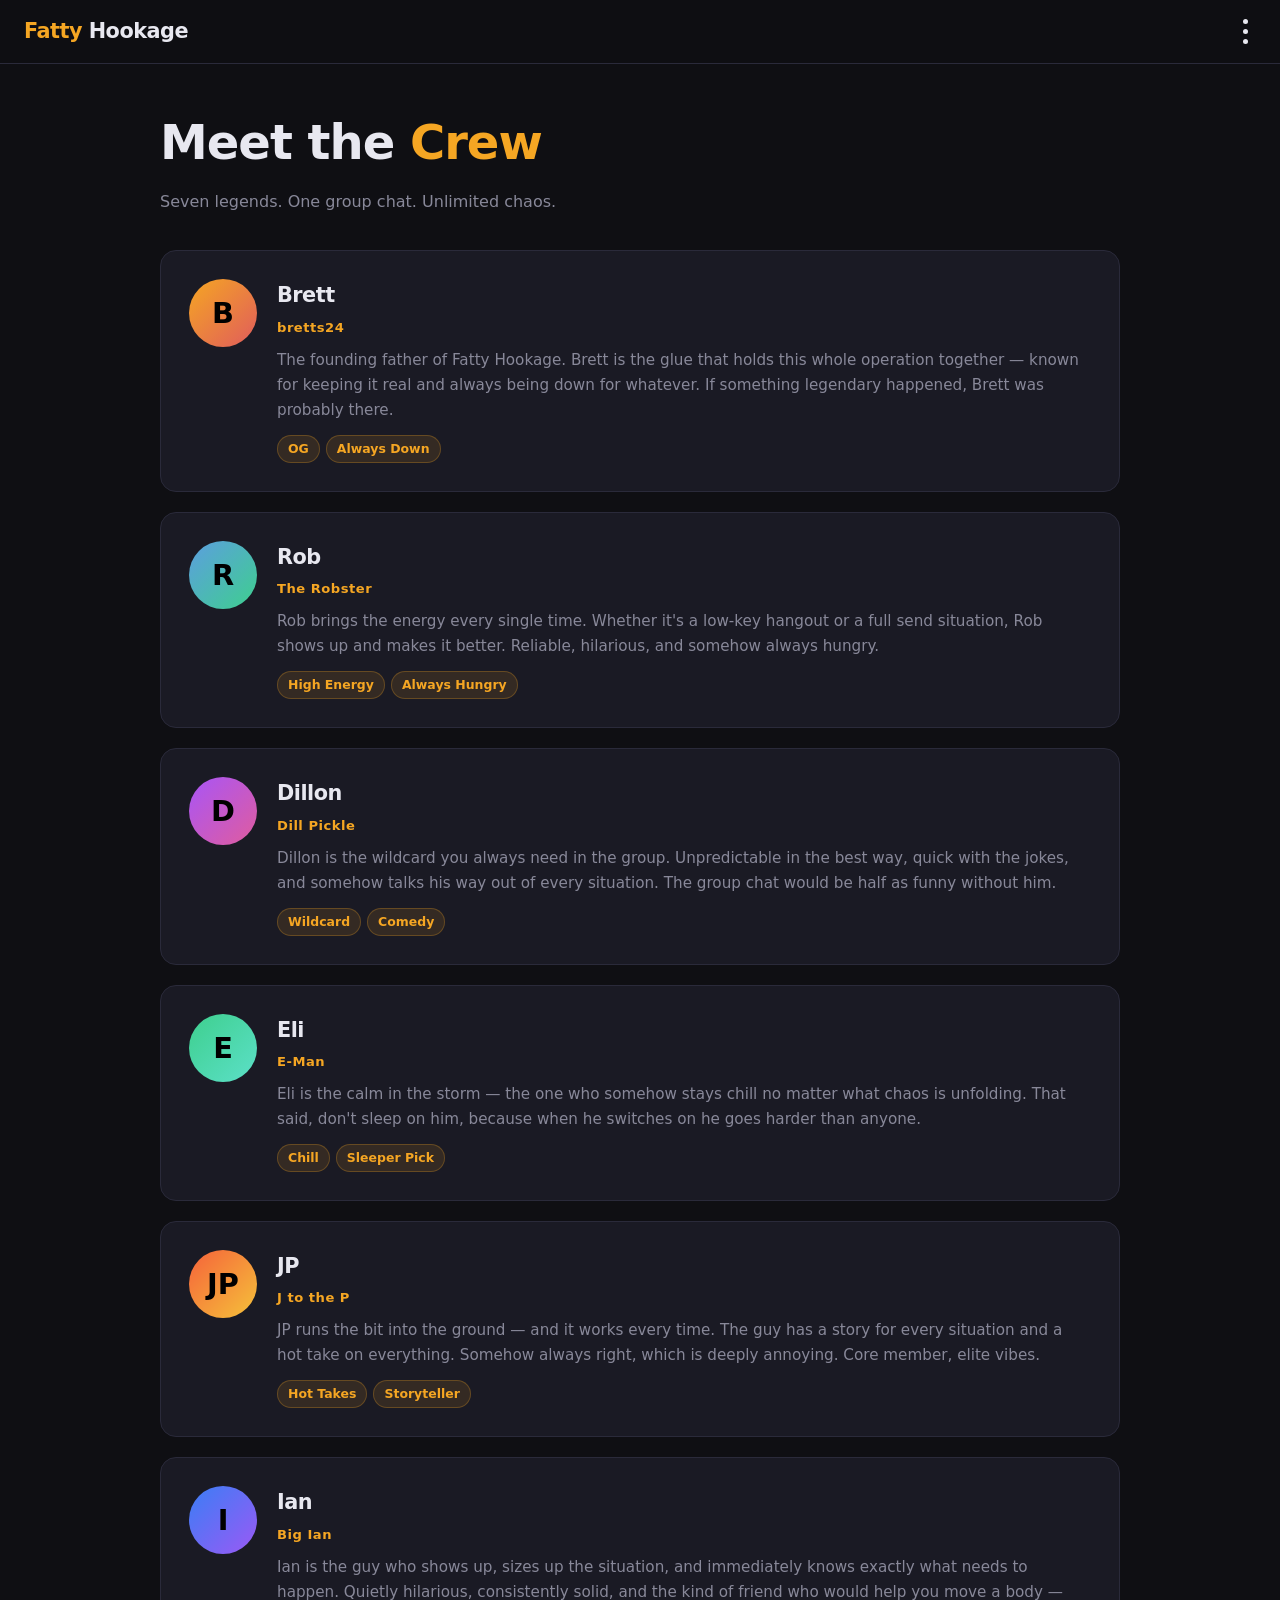
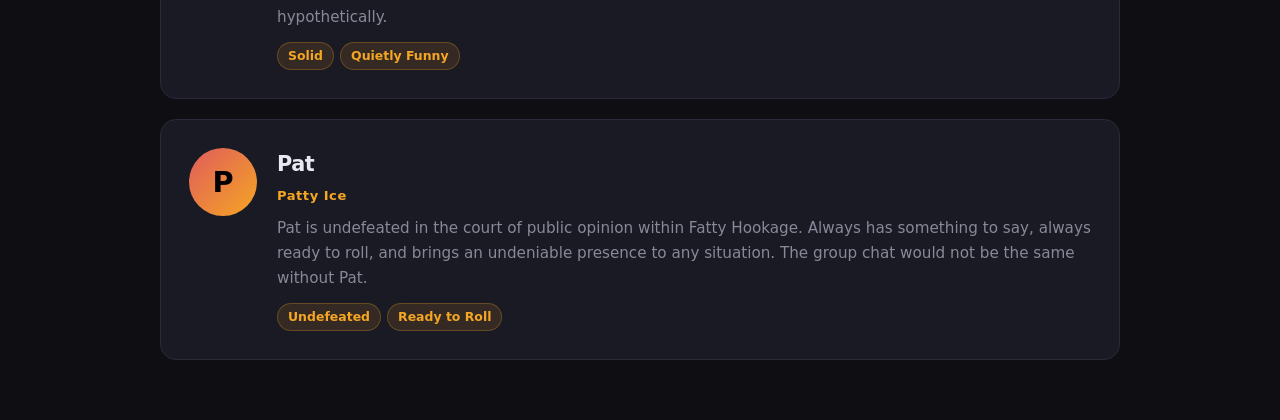
==== bios.html @ 13dd84a4 "Initial Fatty Hookage website - Home page (index.html) with hero section, crew grid, and 3-dot nav m" ====
<!DOCTYPE html>
<html lang="en">
<head>
  <meta charset="UTF-8" />
  <meta name="viewport" content="width=device-width, initial-scale=1.0" />
  <title>Bios – Fatty Hookage</title>
  <link rel="stylesheet" href="styles.css" />
</head>
<body>

  <!-- NAV -->
  <nav>
    <a class="nav-logo" href="index.html">Fatty <span>Hookage</span></a>
    <button class="menu-btn" id="menuBtn" aria-label="Open menu" aria-expanded="false">
      <span class="dot"></span>
      <span class="dot"></span>
      <span class="dot"></span>
    </button>
  </nav>

  <!-- DROPDOWN -->
  <div class="dropdown" id="dropdown">
    <a href="index.html">
      <span class="icon">🏠</span> Home
    </a>
    <a href="bios.html">
      <span class="icon">👥</span> Bios
    </a>
    <a href="photos.html">
      <span class="icon">📸</span> Photos
    </a>
  </div>

  <!-- CONTENT -->
  <div class="page">
    <div class="container">

      <div class="page-header">
        <h1>Meet the <span class="accent">Crew</span></h1>
        <p>Seven legends. One group chat. Unlimited chaos.</p>
      </div>

      <div class="bio-list">

        <!-- BRETT -->
        <div class="bio-card" id="brett">
          <div class="bio-avatar" style="background: linear-gradient(135deg, #f5a623, #e05c5c);">B</div>
          <div class="bio-info">
            <h2>Brett</h2>
            <div class="bio-nickname">bretts24</div>
            <p class="bio-text">The founding father of Fatty Hookage. Brett is the glue that holds this whole operation together — known for keeping it real and always being down for whatever. If something legendary happened, Brett was probably there.</p>
            <div class="bio-tags">
              <span class="tag">OG</span>
              <span class="tag">Always Down</span>
            </div>
          </div>
        </div>

        <!-- ROB -->
        <div class="bio-card" id="rob">
          <div class="bio-avatar" style="background: linear-gradient(135deg, #5c9ee0, #3ecf8e);">R</div>
          <div class="bio-info">
            <h2>Rob</h2>
            <div class="bio-nickname">The Robster</div>
            <p class="bio-text">Rob brings the energy every single time. Whether it's a low-key hangout or a full send situation, Rob shows up and makes it better. Reliable, hilarious, and somehow always hungry.</p>
            <div class="bio-tags">
              <span class="tag">High Energy</span>
              <span class="tag">Always Hungry</span>
            </div>
          </div>
        </div>

        <!-- DILLON -->
        <div class="bio-card" id="dillon">
          <div class="bio-avatar" style="background: linear-gradient(135deg, #a855f7, #e05c9e);">D</div>
          <div class="bio-info">
            <h2>Dillon</h2>
            <div class="bio-nickname">Dill Pickle</div>
            <p class="bio-text">Dillon is the wildcard you always need in the group. Unpredictable in the best way, quick with the jokes, and somehow talks his way out of every situation. The group chat would be half as funny without him.</p>
            <div class="bio-tags">
              <span class="tag">Wildcard</span>
              <span class="tag">Comedy</span>
            </div>
          </div>
        </div>

        <!-- ELI -->
        <div class="bio-card" id="eli">
          <div class="bio-avatar" style="background: linear-gradient(135deg, #3ecf8e, #5ce0c8);">E</div>
          <div class="bio-info">
            <h2>Eli</h2>
            <div class="bio-nickname">E-Man</div>
            <p class="bio-text">Eli is the calm in the storm — the one who somehow stays chill no matter what chaos is unfolding. That said, don't sleep on him, because when he switches on he goes harder than anyone.</p>
            <div class="bio-tags">
              <span class="tag">Chill</span>
              <span class="tag">Sleeper Pick</span>
            </div>
          </div>
        </div>

        <!-- JP -->
        <div class="bio-card" id="jp">
          <div class="bio-avatar" style="background: linear-gradient(135deg, #f5623a, #f5c23a);">JP</div>
          <div class="bio-info">
            <h2>JP</h2>
            <div class="bio-nickname">J to the P</div>
            <p class="bio-text">JP runs the bit into the ground — and it works every time. The guy has a story for every situation and a hot take on everything. Somehow always right, which is deeply annoying. Core member, elite vibes.</p>
            <div class="bio-tags">
              <span class="tag">Hot Takes</span>
              <span class="tag">Storyteller</span>
            </div>
          </div>
        </div>

        <!-- IAN -->
        <div class="bio-card" id="ian">
          <div class="bio-avatar" style="background: linear-gradient(135deg, #3a7ef5, #9b59f5);">I</div>
          <div class="bio-info">
            <h2>Ian</h2>
            <div class="bio-nickname">Big Ian</div>
            <p class="bio-text">Ian is the guy who shows up, sizes up the situation, and immediately knows exactly what needs to happen. Quietly hilarious, consistently solid, and the kind of friend who would help you move a body — hypothetically.</p>
            <div class="bio-tags">
              <span class="tag">Solid</span>
              <span class="tag">Quietly Funny</span>
            </div>
          </div>
        </div>

        <!-- PAT -->
        <div class="bio-card" id="pat">
          <div class="bio-avatar" style="background: linear-gradient(135deg, #e05c5c, #f5a623);">P</div>
          <div class="bio-info">
            <h2>Pat</h2>
            <div class="bio-nickname">Patty Ice</div>
            <p class="bio-text">Pat is undefeated in the court of public opinion within Fatty Hookage. Always has something to say, always ready to roll, and brings an undeniable presence to any situation. The group chat would not be the same without Pat.</p>
            <div class="bio-tags">
              <span class="tag">Undefeated</span>
              <span class="tag">Ready to Roll</span>
            </div>
          </div>
        </div>

      </div>
    </div>
  </div>

  <script src="script.js"></script>
</body>
</html>
---- styles.css ----
* {
  margin: 0;
  padding: 0;
  box-sizing: border-box;
}

:root {
  --bg: #0f0f13;
  --bg-card: #1a1a24;
  --bg-card-hover: #22222f;
  --accent: #f5a623;
  --accent2: #e05c5c;
  --text: #e8e8f0;
  --text-muted: #888899;
  --border: #2a2a3a;
  --nav-height: 64px;
}

body {
  background: var(--bg);
  color: var(--text);
  font-family: 'Segoe UI', system-ui, -apple-system, sans-serif;
  min-height: 100vh;
  line-height: 1.6;
}

/* ── NAV ── */
nav {
  position: fixed;
  top: 0;
  left: 0;
  right: 0;
  height: var(--nav-height);
  background: rgba(15, 15, 19, 0.92);
  backdrop-filter: blur(12px);
  border-bottom: 1px solid var(--border);
  display: flex;
  align-items: center;
  justify-content: space-between;
  padding: 0 24px;
  z-index: 1000;
}

.nav-logo {
  font-size: 1.3rem;
  font-weight: 800;
  letter-spacing: -0.5px;
  color: var(--accent);
  text-decoration: none;
}

.nav-logo span {
  color: var(--text);
}

/* 3-dot menu button */
.menu-btn {
  background: none;
  border: none;
  cursor: pointer;
  padding: 8px;
  border-radius: 8px;
  display: flex;
  flex-direction: column;
  gap: 5px;
  transition: background 0.2s;
  position: relative;
}

.menu-btn:hover {
  background: var(--bg-card);
}

.menu-btn .dot {
  width: 5px;
  height: 5px;
  border-radius: 50%;
  background: var(--text);
  transition: background 0.2s;
}

.menu-btn:hover .dot,
.menu-btn.open .dot {
  background: var(--accent);
}

/* Dropdown */
.dropdown {
  position: absolute;
  top: calc(var(--nav-height) + 8px);
  right: 16px;
  background: var(--bg-card);
  border: 1px solid var(--border);
  border-radius: 12px;
  padding: 8px;
  min-width: 180px;
  box-shadow: 0 8px 32px rgba(0, 0, 0, 0.5);
  opacity: 0;
  transform: translateY(-8px);
  pointer-events: none;
  transition: opacity 0.2s, transform 0.2s;
  z-index: 1001;
}

.dropdown.open {
  opacity: 1;
  transform: translateY(0);
  pointer-events: all;
}

.dropdown a {
  display: flex;
  align-items: center;
  gap: 10px;
  padding: 10px 14px;
  border-radius: 8px;
  color: var(--text);
  text-decoration: none;
  font-size: 0.95rem;
  font-weight: 500;
  transition: background 0.15s, color 0.15s;
}

.dropdown a:hover {
  background: var(--bg-card-hover);
  color: var(--accent);
}

.dropdown a.active {
  color: var(--accent);
  background: rgba(245, 166, 35, 0.1);
}

.dropdown .icon {
  font-size: 1.1rem;
  width: 22px;
  text-align: center;
}

/* ── PAGE WRAPPER ── */
.page {
  padding-top: calc(var(--nav-height) + 40px);
  padding-bottom: 60px;
  min-height: 100vh;
}

.container {
  max-width: 1000px;
  margin: 0 auto;
  padding: 0 20px;
}

/* ── HERO ── */
.hero {
  text-align: center;
  padding: 60px 20px 40px;
}

.hero-badge {
  display: inline-block;
  background: rgba(245, 166, 35, 0.15);
  color: var(--accent);
  border: 1px solid rgba(245, 166, 35, 0.3);
  padding: 4px 14px;
  border-radius: 20px;
  font-size: 0.8rem;
  font-weight: 600;
  letter-spacing: 1px;
  text-transform: uppercase;
  margin-bottom: 20px;
}

.hero h1 {
  font-size: clamp(2.4rem, 7vw, 4.5rem);
  font-weight: 900;
  letter-spacing: -2px;
  line-height: 1.05;
  margin-bottom: 16px;
}

.hero h1 .accent {
  color: var(--accent);
}

.hero p {
  font-size: 1.1rem;
  color: var(--text-muted);
  max-width: 480px;
  margin: 0 auto 32px;
}

.hero-links {
  display: flex;
  gap: 12px;
  justify-content: center;
  flex-wrap: wrap;
}

.btn {
  padding: 12px 24px;
  border-radius: 10px;
  font-size: 0.95rem;
  font-weight: 600;
  text-decoration: none;
  transition: all 0.2s;
  display: inline-flex;
  align-items: center;
  gap: 8px;
}

.btn-primary {
  background: var(--accent);
  color: #000;
}

.btn-primary:hover {
  background: #ffb83d;
  transform: translateY(-1px);
}

.btn-secondary {
  background: var(--bg-card);
  color: var(--text);
  border: 1px solid var(--border);
}

.btn-secondary:hover {
  background: var(--bg-card-hover);
  border-color: var(--accent);
  color: var(--accent);
  transform: translateY(-1px);
}

/* ── MEMBER GRID (home page) ── */
.section-title {
  font-size: 1.4rem;
  font-weight: 700;
  margin-bottom: 24px;
  letter-spacing: -0.5px;
}

.section-title span {
  color: var(--accent);
}

.members-grid {
  display: grid;
  grid-template-columns: repeat(auto-fill, minmax(130px, 1fr));
  gap: 14px;
  margin-bottom: 48px;
}

.member-chip {
  background: var(--bg-card);
  border: 1px solid var(--border);
  border-radius: 12px;
  padding: 20px 12px;
  text-align: center;
  text-decoration: none;
  color: var(--text);
  transition: all 0.2s;
}

.member-chip:hover {
  border-color: var(--accent);
  background: var(--bg-card-hover);
  transform: translateY(-2px);
}

.member-chip .avatar {
  width: 52px;
  height: 52px;
  border-radius: 50%;
  background: linear-gradient(135deg, var(--accent), var(--accent2));
  display: flex;
  align-items: center;
  justify-content: center;
  font-size: 1.4rem;
  font-weight: 800;
  color: #000;
  margin: 0 auto 10px;
}

.member-chip .name {
  font-size: 0.9rem;
  font-weight: 600;
}

/* ── BIOS PAGE ── */
.page-header {
  margin-bottom: 36px;
}

.page-header h1 {
  font-size: clamp(1.8rem, 5vw, 3rem);
  font-weight: 900;
  letter-spacing: -1px;
}

.page-header h1 .accent {
  color: var(--accent);
}

.page-header p {
  color: var(--text-muted);
  margin-top: 8px;
}

.bio-list {
  display: flex;
  flex-direction: column;
  gap: 20px;
}

.bio-card {
  background: var(--bg-card);
  border: 1px solid var(--border);
  border-radius: 16px;
  padding: 28px;
  display: grid;
  grid-template-columns: auto 1fr;
  gap: 20px;
  align-items: start;
  transition: border-color 0.2s;
}

.bio-card:hover {
  border-color: rgba(245, 166, 35, 0.4);
}

.bio-avatar {
  width: 68px;
  height: 68px;
  border-radius: 50%;
  display: flex;
  align-items: center;
  justify-content: center;
  font-size: 1.8rem;
  font-weight: 900;
  color: #000;
  flex-shrink: 0;
}

.bio-info h2 {
  font-size: 1.3rem;
  font-weight: 700;
  letter-spacing: -0.5px;
  margin-bottom: 4px;
}

.bio-nickname {
  font-size: 0.82rem;
  color: var(--accent);
  font-weight: 600;
  letter-spacing: 0.5px;
  margin-bottom: 10px;
}

.bio-text {
  color: var(--text-muted);
  font-size: 0.95rem;
  line-height: 1.65;
}

.bio-tags {
  display: flex;
  flex-wrap: wrap;
  gap: 6px;
  margin-top: 12px;
}

.tag {
  background: rgba(245, 166, 35, 0.12);
  color: var(--accent);
  border: 1px solid rgba(245, 166, 35, 0.25);
  padding: 3px 10px;
  border-radius: 20px;
  font-size: 0.78rem;
  font-weight: 600;
}

/* ── PHOTOS PAGE ── */
.photos-grid {
  display: grid;
  grid-template-columns: repeat(auto-fill, minmax(260px, 1fr));
  gap: 16px;
}

.photo-card {
  background: var(--bg-card);
  border: 1px solid var(--border);
  border-radius: 14px;
  overflow: hidden;
  transition: transform 0.2s, border-color 0.2s;
}

.photo-card:hover {
  transform: translateY(-3px);
  border-color: rgba(245, 166, 35, 0.4);
}

.photo-placeholder {
  aspect-ratio: 4/3;
  background: linear-gradient(135deg, var(--bg-card-hover) 0%, #1e1e2e 100%);
  display: flex;
  flex-direction: column;
  align-items: center;
  justify-content: center;
  gap: 10px;
  color: var(--text-muted);
  font-size: 2.5rem;
  cursor: pointer;
  position: relative;
  overflow: hidden;
}

.photo-placeholder input[type="file"] {
  position: absolute;
  inset: 0;
  opacity: 0;
  cursor: pointer;
  width: 100%;
  height: 100%;
}

.photo-placeholder img {
  width: 100%;
  height: 100%;
  object-fit: cover;
  position: absolute;
  inset: 0;
}

.photo-placeholder .upload-hint {
  font-size: 0.82rem;
  text-align: center;
  pointer-events: none;
  padding: 0 16px;
}

.photo-caption {
  padding: 10px 14px;
  font-size: 0.85rem;
  color: var(--text-muted);
}

.upload-area {
  border: 2px dashed var(--border);
  border-radius: 14px;
  padding: 40px;
  text-align: center;
  color: var(--text-muted);
  margin-bottom: 28px;
  transition: border-color 0.2s, background 0.2s;
  cursor: pointer;
  position: relative;
}

.upload-area:hover, .upload-area.drag-over {
  border-color: var(--accent);
  background: rgba(245, 166, 35, 0.05);
  color: var(--text);
}

.upload-area input[type="file"] {
  position: absolute;
  inset: 0;
  opacity: 0;
  cursor: pointer;
  width: 100%;
  height: 100%;
}

.upload-area .upload-icon {
  font-size: 2.5rem;
  margin-bottom: 10px;
}

.upload-area p {
  font-size: 0.95rem;
}

.upload-area small {
  font-size: 0.82rem;
  opacity: 0.7;
}

/* ── RESPONSIVE ── */
@media (max-width: 600px) {
  .bio-card {
    grid-template-columns: 1fr;
  }

  .bio-avatar {
    width: 56px;
    height: 56px;
    font-size: 1.4rem;
  }

  .photos-grid {
    grid-template-columns: repeat(auto-fill, minmax(160px, 1fr));
  }
}
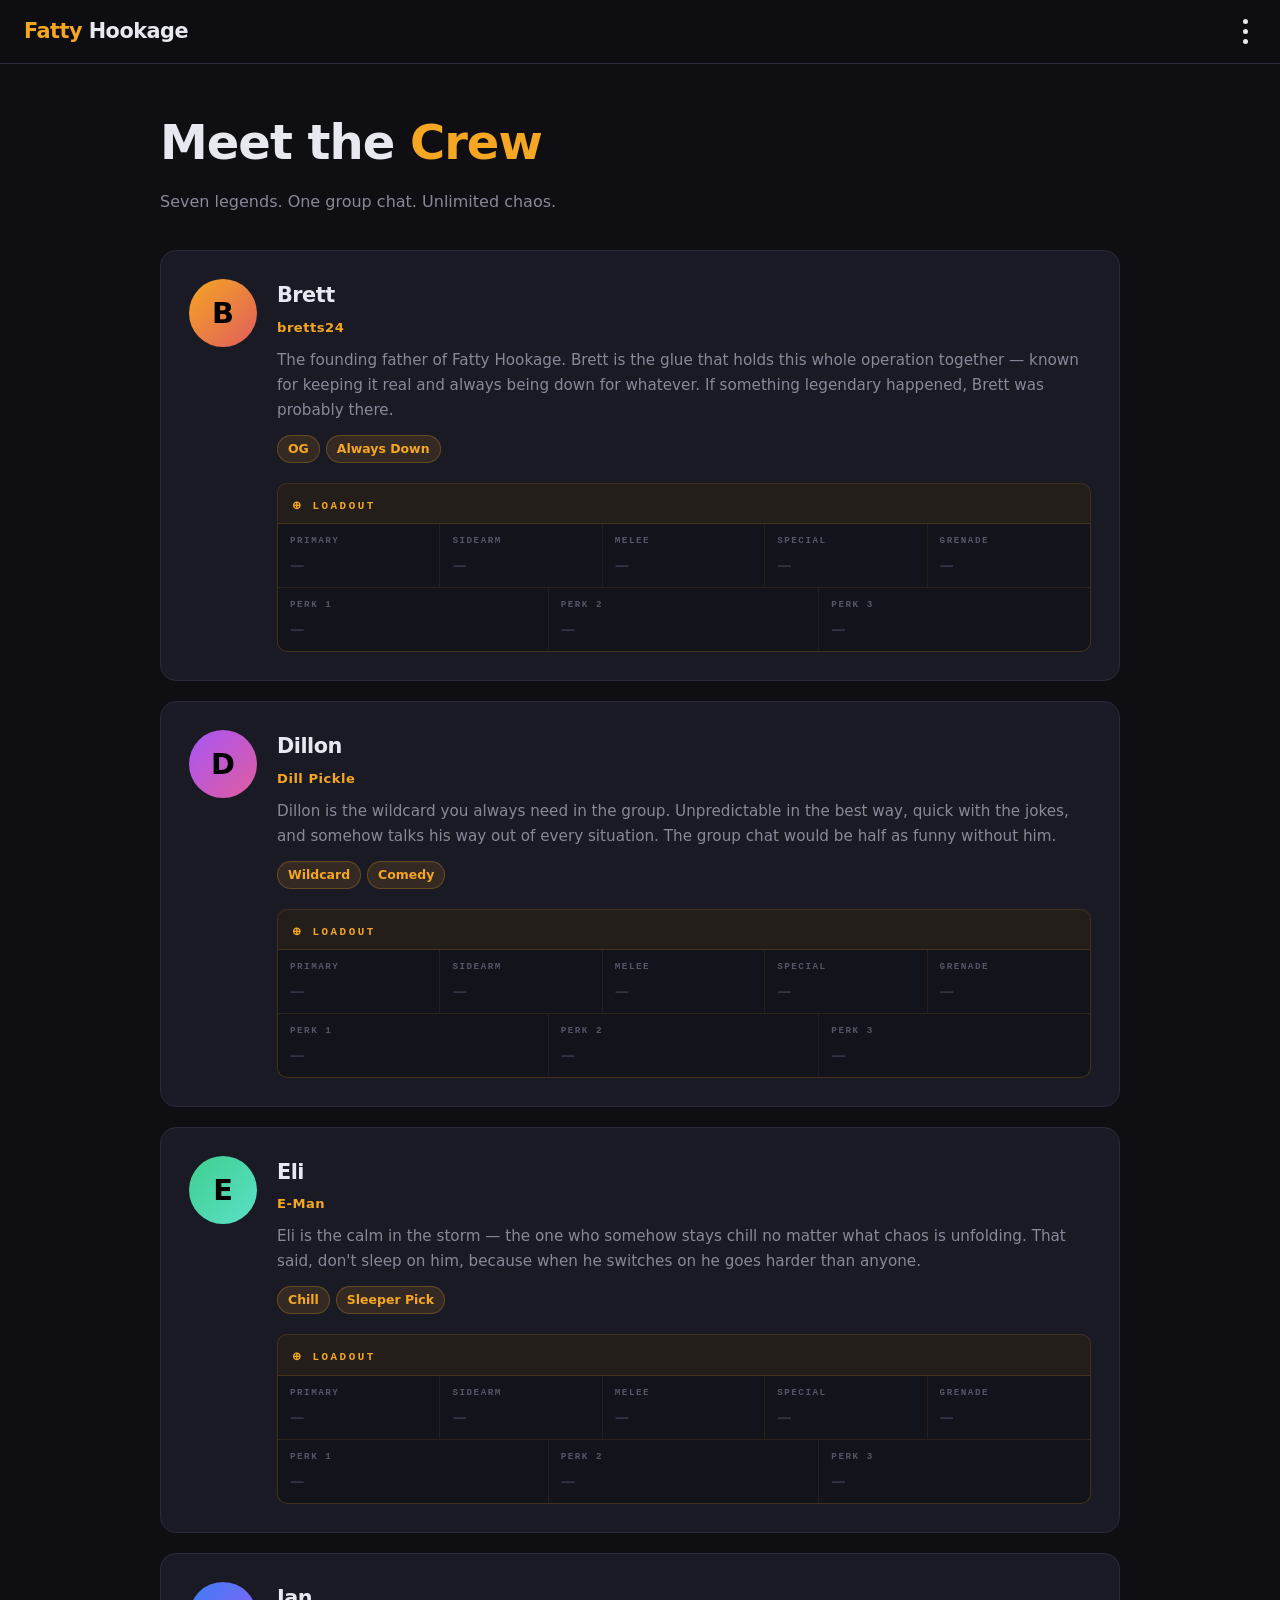
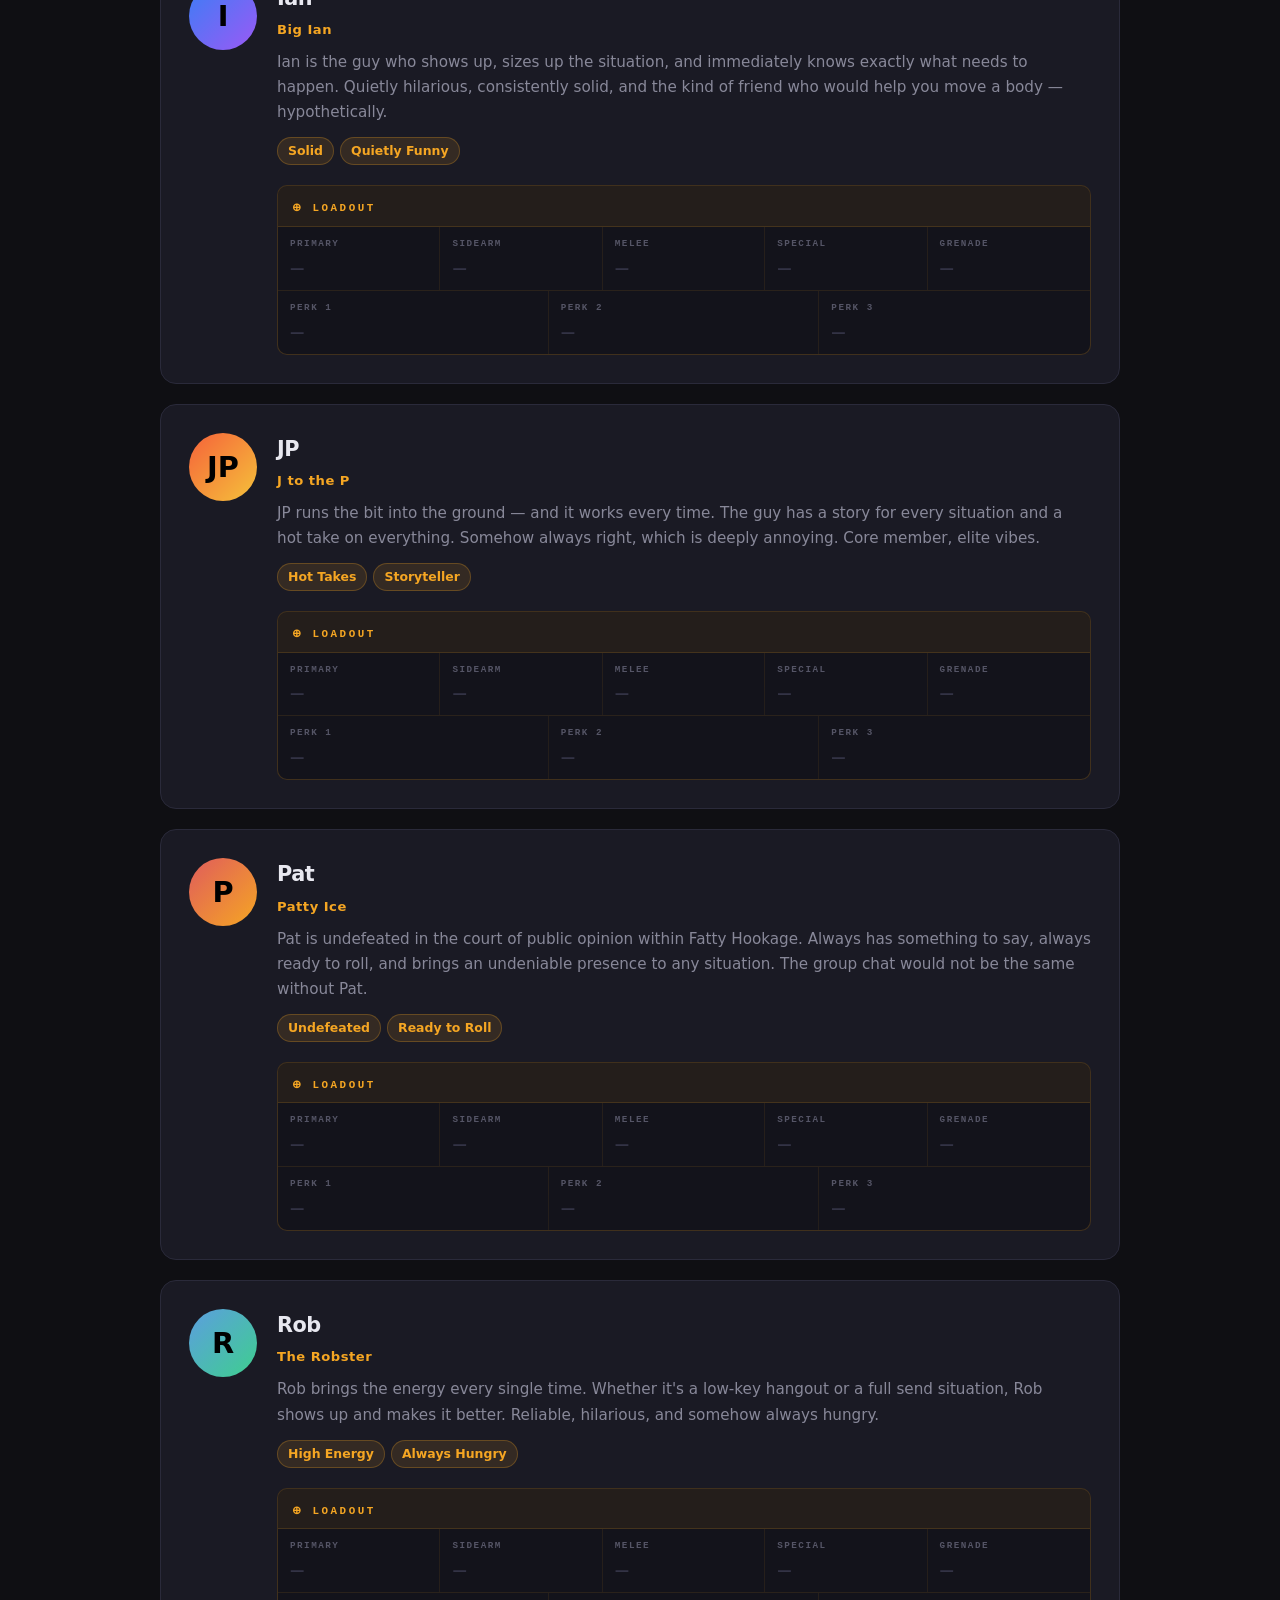
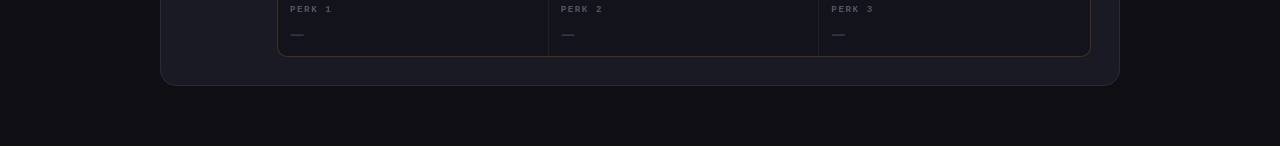
==== commit 19cac0ef: "Add CoD-style loadout section to each bio and sort crew alphabetically - Added a Call of Duty-inspir" ====
--- a/bios.html
+++ b/bios.html
@@ -53,6 +53,322 @@
               <span class="tag">OG</span>
               <span class="tag">Always Down</span>
             </div>
+            <div class="loadout">
+              <div class="loadout-header">
+                <span class="loadout-title">⊕ Loadout</span>
+              </div>
+              <div class="loadout-weapons">
+                <div class="loadout-slot">
+                  <div class="slot-label">Primary</div>
+                  <div class="slot-value empty">—</div>
+                </div>
+                <div class="loadout-slot">
+                  <div class="slot-label">Sidearm</div>
+                  <div class="slot-value empty">—</div>
+                </div>
+                <div class="loadout-slot">
+                  <div class="slot-label">Melee</div>
+                  <div class="slot-value empty">—</div>
+                </div>
+                <div class="loadout-slot">
+                  <div class="slot-label">Special</div>
+                  <div class="slot-value empty">—</div>
+                </div>
+                <div class="loadout-slot">
+                  <div class="slot-label">Grenade</div>
+                  <div class="slot-value empty">—</div>
+                </div>
+              </div>
+              <div class="loadout-perks">
+                <div class="loadout-slot">
+                  <div class="slot-label">Perk 1</div>
+                  <div class="slot-value empty">—</div>
+                </div>
+                <div class="loadout-slot">
+                  <div class="slot-label">Perk 2</div>
+                  <div class="slot-value empty">—</div>
+                </div>
+                <div class="loadout-slot">
+                  <div class="slot-label">Perk 3</div>
+                  <div class="slot-value empty">—</div>
+                </div>
+              </div>
+            </div>
+          </div>
+        </div>
+
+        <!-- DILLON -->
+        <div class="bio-card" id="dillon">
+          <div class="bio-avatar" style="background: linear-gradient(135deg, #a855f7, #e05c9e);">D</div>
+          <div class="bio-info">
+            <h2>Dillon</h2>
+            <div class="bio-nickname">Dill Pickle</div>
+            <p class="bio-text">Dillon is the wildcard you always need in the group. Unpredictable in the best way, quick with the jokes, and somehow talks his way out of every situation. The group chat would be half as funny without him.</p>
+            <div class="bio-tags">
+              <span class="tag">Wildcard</span>
+              <span class="tag">Comedy</span>
+            </div>
+            <div class="loadout">
+              <div class="loadout-header">
+                <span class="loadout-title">⊕ Loadout</span>
+              </div>
+              <div class="loadout-weapons">
+                <div class="loadout-slot">
+                  <div class="slot-label">Primary</div>
+                  <div class="slot-value empty">—</div>
+                </div>
+                <div class="loadout-slot">
+                  <div class="slot-label">Sidearm</div>
+                  <div class="slot-value empty">—</div>
+                </div>
+                <div class="loadout-slot">
+                  <div class="slot-label">Melee</div>
+                  <div class="slot-value empty">—</div>
+                </div>
+                <div class="loadout-slot">
+                  <div class="slot-label">Special</div>
+                  <div class="slot-value empty">—</div>
+                </div>
+                <div class="loadout-slot">
+                  <div class="slot-label">Grenade</div>
+                  <div class="slot-value empty">—</div>
+                </div>
+              </div>
+              <div class="loadout-perks">
+                <div class="loadout-slot">
+                  <div class="slot-label">Perk 1</div>
+                  <div class="slot-value empty">—</div>
+                </div>
+                <div class="loadout-slot">
+                  <div class="slot-label">Perk 2</div>
+                  <div class="slot-value empty">—</div>
+                </div>
+                <div class="loadout-slot">
+                  <div class="slot-label">Perk 3</div>
+                  <div class="slot-value empty">—</div>
+                </div>
+              </div>
+            </div>
+          </div>
+        </div>
+
+        <!-- ELI -->
+        <div class="bio-card" id="eli">
+          <div class="bio-avatar" style="background: linear-gradient(135deg, #3ecf8e, #5ce0c8);">E</div>
+          <div class="bio-info">
+            <h2>Eli</h2>
+            <div class="bio-nickname">E-Man</div>
+            <p class="bio-text">Eli is the calm in the storm — the one who somehow stays chill no matter what chaos is unfolding. That said, don't sleep on him, because when he switches on he goes harder than anyone.</p>
+            <div class="bio-tags">
+              <span class="tag">Chill</span>
+              <span class="tag">Sleeper Pick</span>
+            </div>
+            <div class="loadout">
+              <div class="loadout-header">
+                <span class="loadout-title">⊕ Loadout</span>
+              </div>
+              <div class="loadout-weapons">
+                <div class="loadout-slot">
+                  <div class="slot-label">Primary</div>
+                  <div class="slot-value empty">—</div>
+                </div>
+                <div class="loadout-slot">
+                  <div class="slot-label">Sidearm</div>
+                  <div class="slot-value empty">—</div>
+                </div>
+                <div class="loadout-slot">
+                  <div class="slot-label">Melee</div>
+                  <div class="slot-value empty">—</div>
+                </div>
+                <div class="loadout-slot">
+                  <div class="slot-label">Special</div>
+                  <div class="slot-value empty">—</div>
+                </div>
+                <div class="loadout-slot">
+                  <div class="slot-label">Grenade</div>
+                  <div class="slot-value empty">—</div>
+                </div>
+              </div>
+              <div class="loadout-perks">
+                <div class="loadout-slot">
+                  <div class="slot-label">Perk 1</div>
+                  <div class="slot-value empty">—</div>
+                </div>
+                <div class="loadout-slot">
+                  <div class="slot-label">Perk 2</div>
+                  <div class="slot-value empty">—</div>
+                </div>
+                <div class="loadout-slot">
+                  <div class="slot-label">Perk 3</div>
+                  <div class="slot-value empty">—</div>
+                </div>
+              </div>
+            </div>
+          </div>
+        </div>
+
+        <!-- IAN -->
+        <div class="bio-card" id="ian">
+          <div class="bio-avatar" style="background: linear-gradient(135deg, #3a7ef5, #9b59f5);">I</div>
+          <div class="bio-info">
+            <h2>Ian</h2>
+            <div class="bio-nickname">Big Ian</div>
+            <p class="bio-text">Ian is the guy who shows up, sizes up the situation, and immediately knows exactly what needs to happen. Quietly hilarious, consistently solid, and the kind of friend who would help you move a body — hypothetically.</p>
+            <div class="bio-tags">
+              <span class="tag">Solid</span>
+              <span class="tag">Quietly Funny</span>
+            </div>
+            <div class="loadout">
+              <div class="loadout-header">
+                <span class="loadout-title">⊕ Loadout</span>
+              </div>
+              <div class="loadout-weapons">
+                <div class="loadout-slot">
+                  <div class="slot-label">Primary</div>
+                  <div class="slot-value empty">—</div>
+                </div>
+                <div class="loadout-slot">
+                  <div class="slot-label">Sidearm</div>
+                  <div class="slot-value empty">—</div>
+                </div>
+                <div class="loadout-slot">
+                  <div class="slot-label">Melee</div>
+                  <div class="slot-value empty">—</div>
+                </div>
+                <div class="loadout-slot">
+                  <div class="slot-label">Special</div>
+                  <div class="slot-value empty">—</div>
+                </div>
+                <div class="loadout-slot">
+                  <div class="slot-label">Grenade</div>
+                  <div class="slot-value empty">—</div>
+                </div>
+              </div>
+              <div class="loadout-perks">
+                <div class="loadout-slot">
+                  <div class="slot-label">Perk 1</div>
+                  <div class="slot-value empty">—</div>
+                </div>
+                <div class="loadout-slot">
+                  <div class="slot-label">Perk 2</div>
+                  <div class="slot-value empty">—</div>
+                </div>
+                <div class="loadout-slot">
+                  <div class="slot-label">Perk 3</div>
+                  <div class="slot-value empty">—</div>
+                </div>
+              </div>
+            </div>
+          </div>
+        </div>
+
+        <!-- JP -->
+        <div class="bio-card" id="jp">
+          <div class="bio-avatar" style="background: linear-gradient(135deg, #f5623a, #f5c23a);">JP</div>
+          <div class="bio-info">
+            <h2>JP</h2>
+            <div class="bio-nickname">J to the P</div>
+            <p class="bio-text">JP runs the bit into the ground — and it works every time. The guy has a story for every situation and a hot take on everything. Somehow always right, which is deeply annoying. Core member, elite vibes.</p>
+            <div class="bio-tags">
+              <span class="tag">Hot Takes</span>
+              <span class="tag">Storyteller</span>
+            </div>
+            <div class="loadout">
+              <div class="loadout-header">
+                <span class="loadout-title">⊕ Loadout</span>
+              </div>
+              <div class="loadout-weapons">
+                <div class="loadout-slot">
+                  <div class="slot-label">Primary</div>
+                  <div class="slot-value empty">—</div>
+                </div>
+                <div class="loadout-slot">
+                  <div class="slot-label">Sidearm</div>
+                  <div class="slot-value empty">—</div>
+                </div>
+                <div class="loadout-slot">
+                  <div class="slot-label">Melee</div>
+                  <div class="slot-value empty">—</div>
+                </div>
+                <div class="loadout-slot">
+                  <div class="slot-label">Special</div>
+                  <div class="slot-value empty">—</div>
+                </div>
+                <div class="loadout-slot">
+                  <div class="slot-label">Grenade</div>
+                  <div class="slot-value empty">—</div>
+                </div>
+              </div>
+              <div class="loadout-perks">
+                <div class="loadout-slot">
+                  <div class="slot-label">Perk 1</div>
+                  <div class="slot-value empty">—</div>
+                </div>
+                <div class="loadout-slot">
+                  <div class="slot-label">Perk 2</div>
+                  <div class="slot-value empty">—</div>
+                </div>
+                <div class="loadout-slot">
+                  <div class="slot-label">Perk 3</div>
+                  <div class="slot-value empty">—</div>
+                </div>
+              </div>
+            </div>
+          </div>
+        </div>
+
+        <!-- PAT -->
+        <div class="bio-card" id="pat">
+          <div class="bio-avatar" style="background: linear-gradient(135deg, #e05c5c, #f5a623);">P</div>
+          <div class="bio-info">
+            <h2>Pat</h2>
+            <div class="bio-nickname">Patty Ice</div>
+            <p class="bio-text">Pat is undefeated in the court of public opinion within Fatty Hookage. Always has something to say, always ready to roll, and brings an undeniable presence to any situation. The group chat would not be the same without Pat.</p>
+            <div class="bio-tags">
+              <span class="tag">Undefeated</span>
+              <span class="tag">Ready to Roll</span>
+            </div>
+            <div class="loadout">
+              <div class="loadout-header">
+                <span class="loadout-title">⊕ Loadout</span>
+              </div>
+              <div class="loadout-weapons">
+                <div class="loadout-slot">
+                  <div class="slot-label">Primary</div>
+                  <div class="slot-value empty">—</div>
+                </div>
+                <div class="loadout-slot">
+                  <div class="slot-label">Sidearm</div>
+                  <div class="slot-value empty">—</div>
+                </div>
+                <div class="loadout-slot">
+                  <div class="slot-label">Melee</div>
+                  <div class="slot-value empty">—</div>
+                </div>
+                <div class="loadout-slot">
+                  <div class="slot-label">Special</div>
+                  <div class="slot-value empty">—</div>
+                </div>
+                <div class="loadout-slot">
+                  <div class="slot-label">Grenade</div>
+                  <div class="slot-value empty">—</div>
+                </div>
+              </div>
+              <div class="loadout-perks">
+                <div class="loadout-slot">
+                  <div class="slot-label">Perk 1</div>
+                  <div class="slot-value empty">—</div>
+                </div>
+                <div class="loadout-slot">
+                  <div class="slot-label">Perk 2</div>
+                  <div class="slot-value empty">—</div>
+                </div>
+                <div class="loadout-slot">
+                  <div class="slot-label">Perk 3</div>
+                  <div class="slot-value empty">—</div>
+                </div>
+              </div>
+            </div>
           </div>
         </div>
 
@@ -67,75 +383,46 @@
               <span class="tag">High Energy</span>
               <span class="tag">Always Hungry</span>
             </div>
-          </div>
-        </div>
-
-        <!-- DILLON -->
-        <div class="bio-card" id="dillon">
-          <div class="bio-avatar" style="background: linear-gradient(135deg, #a855f7, #e05c9e);">D</div>
-          <div class="bio-info">
-            <h2>Dillon</h2>
-            <div class="bio-nickname">Dill Pickle</div>
-            <p class="bio-text">Dillon is the wildcard you always need in the group. Unpredictable in the best way, quick with the jokes, and somehow talks his way out of every situation. The group chat would be half as funny without him.</p>
-            <div class="bio-tags">
-              <span class="tag">Wildcard</span>
-              <span class="tag">Comedy</span>
-            </div>
-          </div>
-        </div>
-
-        <!-- ELI -->
-        <div class="bio-card" id="eli">
-          <div class="bio-avatar" style="background: linear-gradient(135deg, #3ecf8e, #5ce0c8);">E</div>
-          <div class="bio-info">
-            <h2>Eli</h2>
-            <div class="bio-nickname">E-Man</div>
-            <p class="bio-text">Eli is the calm in the storm — the one who somehow stays chill no matter what chaos is unfolding. That said, don't sleep on him, because when he switches on he goes harder than anyone.</p>
-            <div class="bio-tags">
-              <span class="tag">Chill</span>
-              <span class="tag">Sleeper Pick</span>
-            </div>
-          </div>
-        </div>
-
-        <!-- JP -->
-        <div class="bio-card" id="jp">
-          <div class="bio-avatar" style="background: linear-gradient(135deg, #f5623a, #f5c23a);">JP</div>
-          <div class="bio-info">
-            <h2>JP</h2>
-            <div class="bio-nickname">J to the P</div>
-            <p class="bio-text">JP runs the bit into the ground — and it works every time. The guy has a story for every situation and a hot take on everything. Somehow always right, which is deeply annoying. Core member, elite vibes.</p>
-            <div class="bio-tags">
-              <span class="tag">Hot Takes</span>
-              <span class="tag">Storyteller</span>
-            </div>
-          </div>
-        </div>
-
-        <!-- IAN -->
-        <div class="bio-card" id="ian">
-          <div class="bio-avatar" style="background: linear-gradient(135deg, #3a7ef5, #9b59f5);">I</div>
-          <div class="bio-info">
-            <h2>Ian</h2>
-            <div class="bio-nickname">Big Ian</div>
-            <p class="bio-text">Ian is the guy who shows up, sizes up the situation, and immediately knows exactly what needs to happen. Quietly hilarious, consistently solid, and the kind of friend who would help you move a body — hypothetically.</p>
-            <div class="bio-tags">
-              <span class="tag">Solid</span>
-              <span class="tag">Quietly Funny</span>
-            </div>
-          </div>
-        </div>
-
-        <!-- PAT -->
-        <div class="bio-card" id="pat">
-          <div class="bio-avatar" style="background: linear-gradient(135deg, #e05c5c, #f5a623);">P</div>
-          <div class="bio-info">
-            <h2>Pat</h2>
-            <div class="bio-nickname">Patty Ice</div>
-            <p class="bio-text">Pat is undefeated in the court of public opinion within Fatty Hookage. Always has something to say, always ready to roll, and brings an undeniable presence to any situation. The group chat would not be the same without Pat.</p>
-            <div class="bio-tags">
-              <span class="tag">Undefeated</span>
-              <span class="tag">Ready to Roll</span>
+            <div class="loadout">
+              <div class="loadout-header">
+                <span class="loadout-title">⊕ Loadout</span>
+              </div>
+              <div class="loadout-weapons">
+                <div class="loadout-slot">
+                  <div class="slot-label">Primary</div>
+                  <div class="slot-value empty">—</div>
+                </div>
+                <div class="loadout-slot">
+                  <div class="slot-label">Sidearm</div>
+                  <div class="slot-value empty">—</div>
+                </div>
+                <div class="loadout-slot">
+                  <div class="slot-label">Melee</div>
+                  <div class="slot-value empty">—</div>
+                </div>
+                <div class="loadout-slot">
+                  <div class="slot-label">Special</div>
+                  <div class="slot-value empty">—</div>
+                </div>
+                <div class="loadout-slot">
+                  <div class="slot-label">Grenade</div>
+                  <div class="slot-value empty">—</div>
+                </div>
+              </div>
+              <div class="loadout-perks">
+                <div class="loadout-slot">
+                  <div class="slot-label">Perk 1</div>
+                  <div class="slot-value empty">—</div>
+                </div>
+                <div class="loadout-slot">
+                  <div class="slot-label">Perk 2</div>
+                  <div class="slot-value empty">—</div>
+                </div>
+                <div class="loadout-slot">
+                  <div class="slot-label">Perk 3</div>
+                  <div class="slot-value empty">—</div>
+                </div>
+              </div>
             </div>
           </div>
         </div>
--- a/styles.css
+++ b/styles.css
@@ -379,6 +379,71 @@
   font-weight: 600;
 }
 
+/* ── LOADOUT ── */
+.loadout {
+  margin-top: 20px;
+  border: 1px solid rgba(245, 166, 35, 0.2);
+  border-radius: 10px;
+  overflow: hidden;
+  background: rgba(0, 0, 0, 0.25);
+}
+
+.loadout-header {
+  background: rgba(245, 166, 35, 0.07);
+  border-bottom: 1px solid rgba(245, 166, 35, 0.15);
+  padding: 7px 14px;
+}
+
+.loadout-title {
+  font-size: 0.68rem;
+  font-weight: 800;
+  letter-spacing: 2.5px;
+  color: var(--accent);
+  text-transform: uppercase;
+  font-family: 'Courier New', monospace;
+}
+
+.loadout-weapons {
+  display: grid;
+  grid-template-columns: repeat(5, 1fr);
+  border-bottom: 1px solid rgba(245, 166, 35, 0.1);
+}
+
+.loadout-perks {
+  display: grid;
+  grid-template-columns: repeat(3, 1fr);
+}
+
+.loadout-slot {
+  padding: 10px 12px;
+  border-right: 1px solid rgba(245, 166, 35, 0.08);
+}
+
+.loadout-slot:last-child {
+  border-right: none;
+}
+
+.slot-label {
+  font-size: 0.58rem;
+  font-weight: 700;
+  letter-spacing: 1.5px;
+  color: #556;
+  text-transform: uppercase;
+  font-family: 'Courier New', monospace;
+  margin-bottom: 5px;
+}
+
+.slot-value {
+  font-size: 0.85rem;
+  font-weight: 600;
+  color: var(--text);
+}
+
+.slot-value.empty {
+  color: #333345;
+  font-size: 0.9rem;
+}
+
 /* ── PHOTOS PAGE ── */
 .photos-grid {
   display: grid;
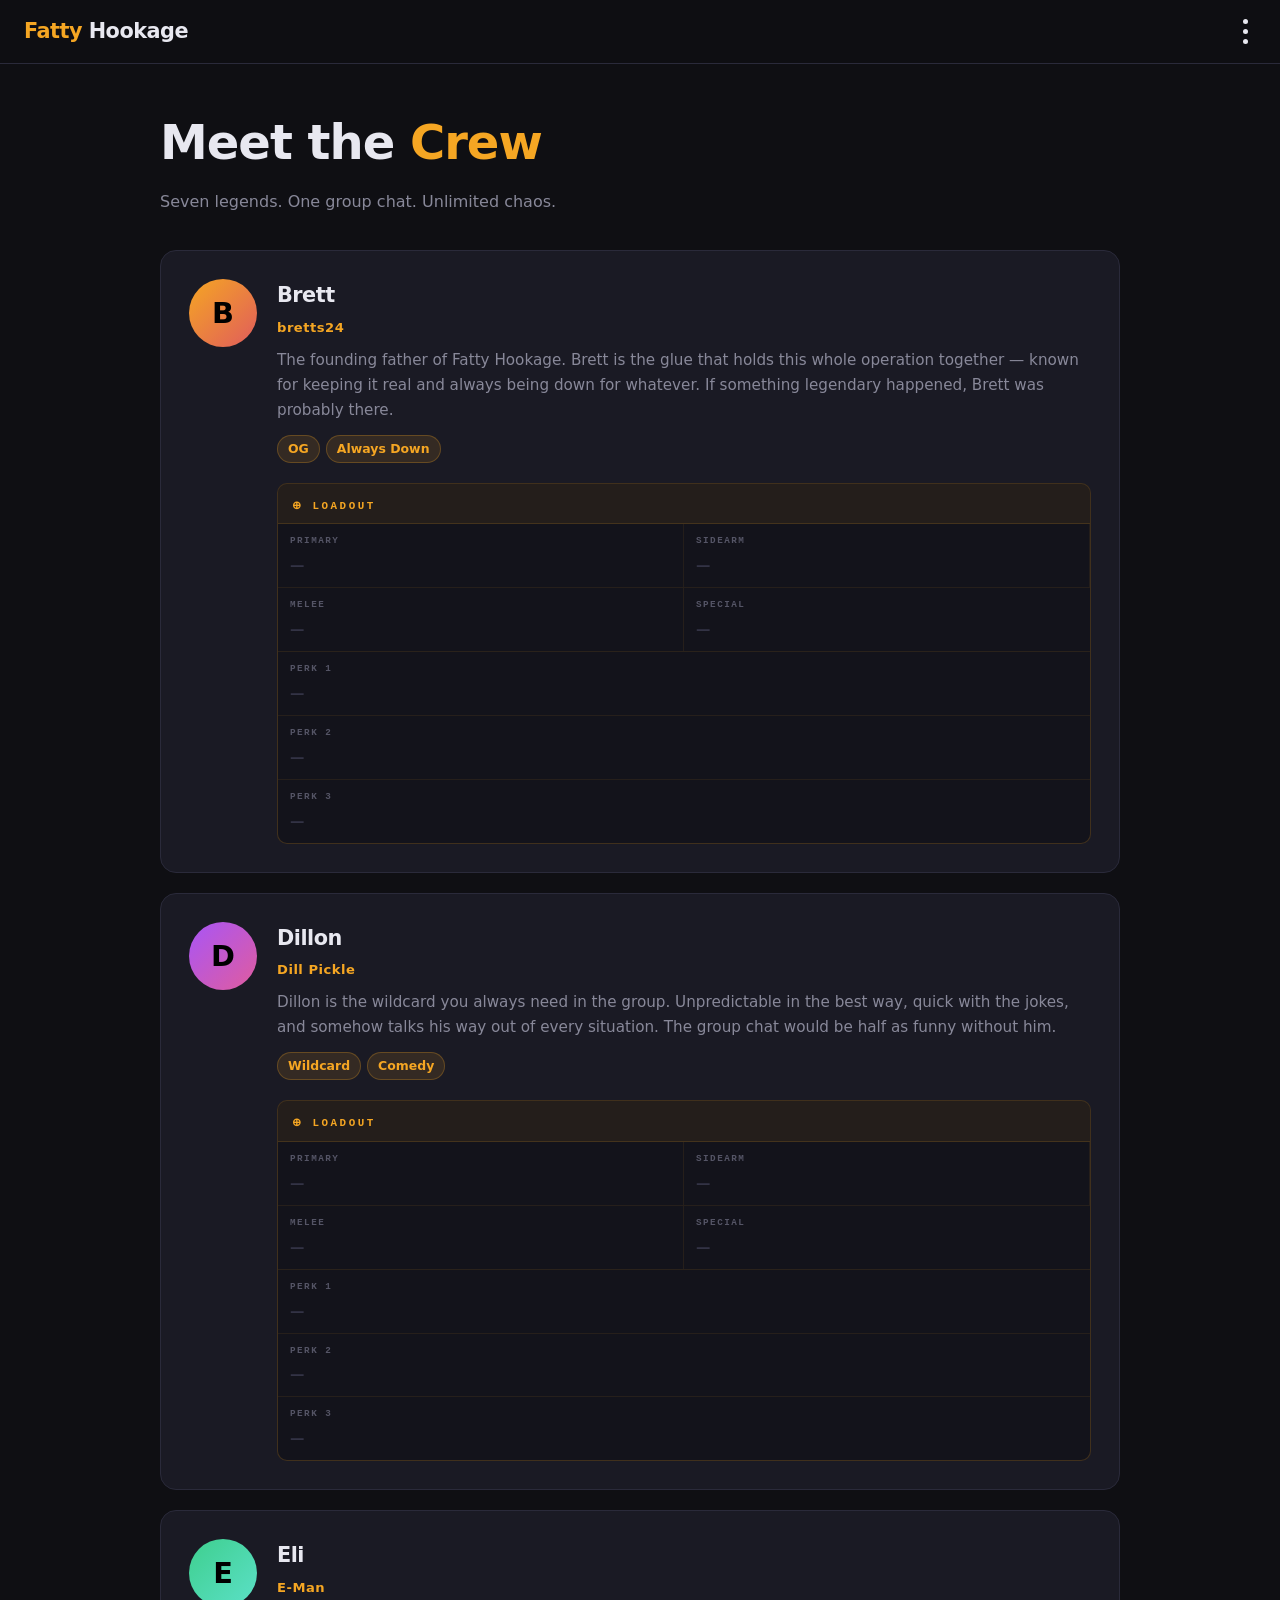
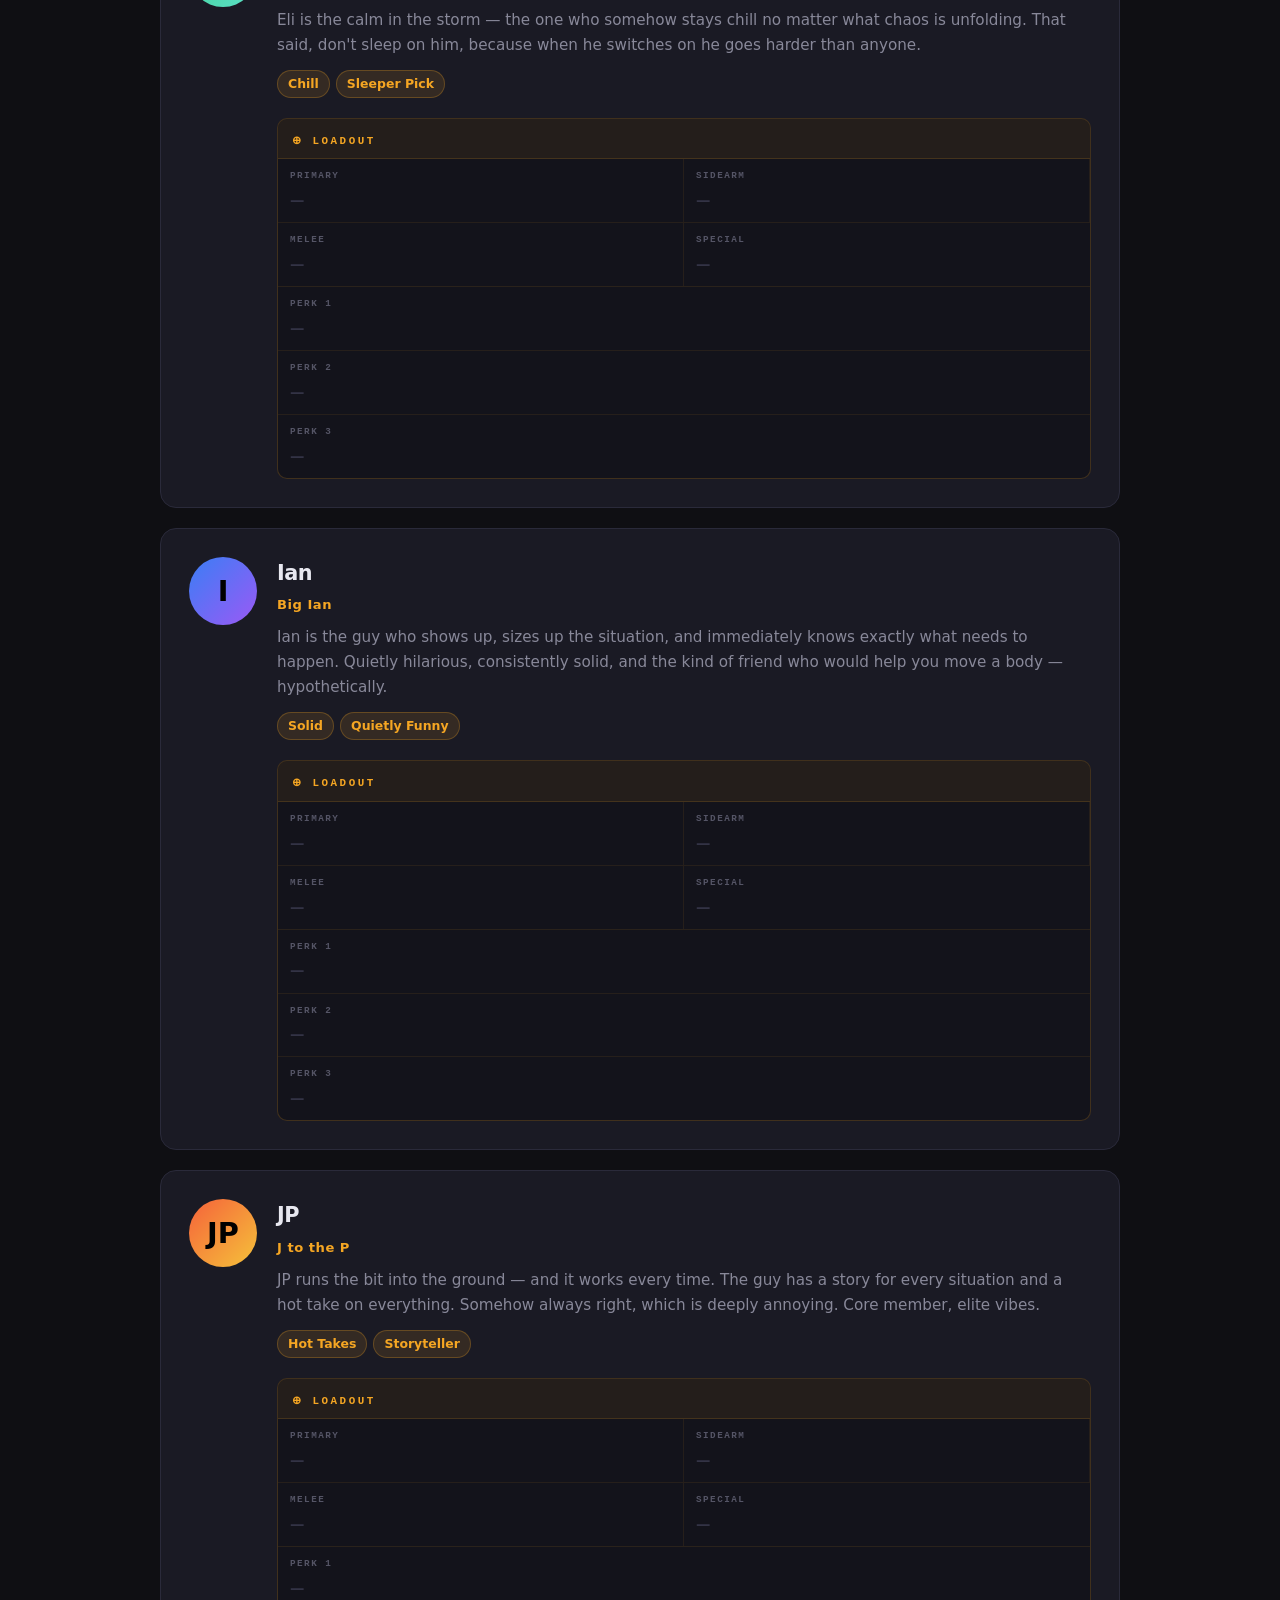
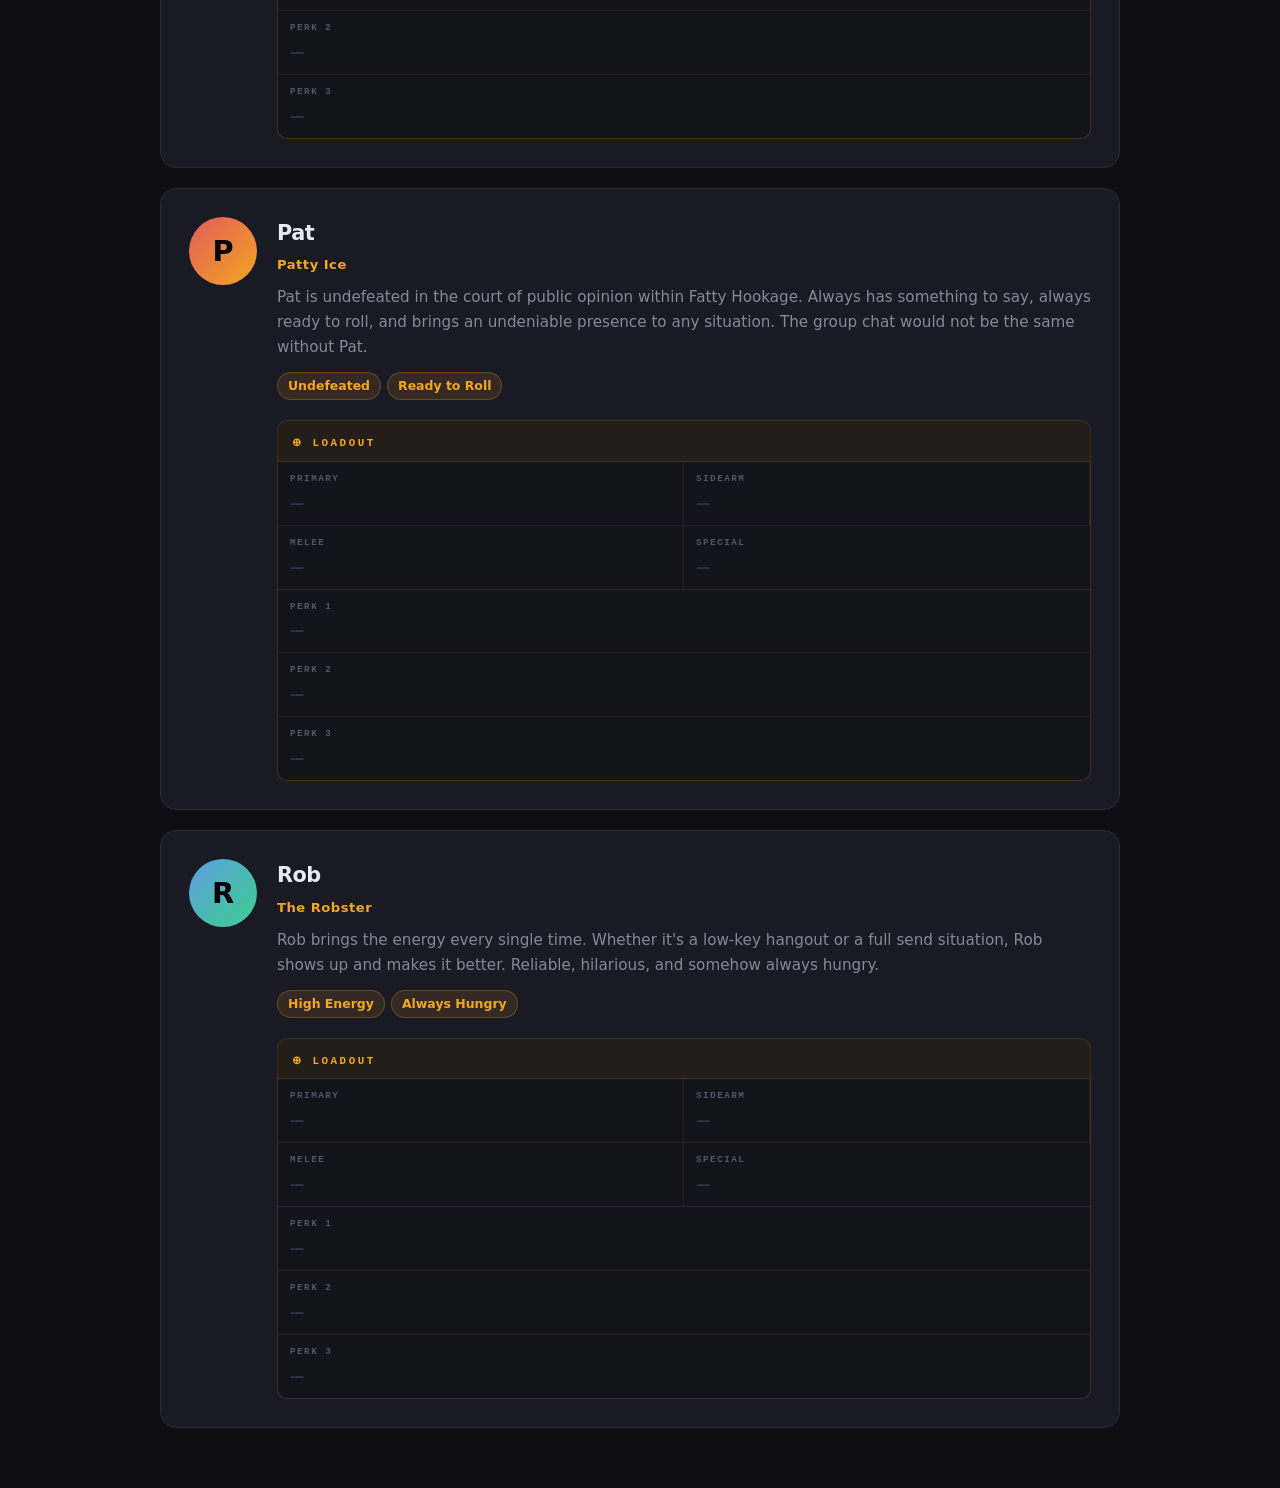
==== commit e214fcae: "Fix bio card mobile overflow and reorganize loadout layout - Add min-width:0 to .bio-info to prevent" ====
--- a/bios.html
+++ b/bios.html
@@ -74,10 +74,6 @@
                   <div class="slot-label">Special</div>
                   <div class="slot-value empty">—</div>
                 </div>
-                <div class="loadout-slot">
-                  <div class="slot-label">Grenade</div>
-                  <div class="slot-value empty">—</div>
-                </div>
               </div>
               <div class="loadout-perks">
                 <div class="loadout-slot">
@@ -129,10 +125,6 @@
                   <div class="slot-label">Special</div>
                   <div class="slot-value empty">—</div>
                 </div>
-                <div class="loadout-slot">
-                  <div class="slot-label">Grenade</div>
-                  <div class="slot-value empty">—</div>
-                </div>
               </div>
               <div class="loadout-perks">
                 <div class="loadout-slot">
@@ -184,10 +176,6 @@
                   <div class="slot-label">Special</div>
                   <div class="slot-value empty">—</div>
                 </div>
-                <div class="loadout-slot">
-                  <div class="slot-label">Grenade</div>
-                  <div class="slot-value empty">—</div>
-                </div>
               </div>
               <div class="loadout-perks">
                 <div class="loadout-slot">
@@ -239,10 +227,6 @@
                   <div class="slot-label">Special</div>
                   <div class="slot-value empty">—</div>
                 </div>
-                <div class="loadout-slot">
-                  <div class="slot-label">Grenade</div>
-                  <div class="slot-value empty">—</div>
-                </div>
               </div>
               <div class="loadout-perks">
                 <div class="loadout-slot">
@@ -294,10 +278,6 @@
                   <div class="slot-label">Special</div>
                   <div class="slot-value empty">—</div>
                 </div>
-                <div class="loadout-slot">
-                  <div class="slot-label">Grenade</div>
-                  <div class="slot-value empty">—</div>
-                </div>
               </div>
               <div class="loadout-perks">
                 <div class="loadout-slot">
@@ -349,10 +329,6 @@
                   <div class="slot-label">Special</div>
                   <div class="slot-value empty">—</div>
                 </div>
-                <div class="loadout-slot">
-                  <div class="slot-label">Grenade</div>
-                  <div class="slot-value empty">—</div>
-                </div>
               </div>
               <div class="loadout-perks">
                 <div class="loadout-slot">
@@ -404,10 +380,6 @@
                   <div class="slot-label">Special</div>
                   <div class="slot-value empty">—</div>
                 </div>
-                <div class="loadout-slot">
-                  <div class="slot-label">Grenade</div>
-                  <div class="slot-value empty">—</div>
-                </div>
               </div>
               <div class="loadout-perks">
                 <div class="loadout-slot">
--- a/styles.css
+++ b/styles.css
@@ -244,13 +244,15 @@
 }
 
 .members-grid {
-  display: grid;
-  grid-template-columns: repeat(auto-fill, minmax(130px, 1fr));
+  display: flex;
+  flex-wrap: wrap;
+  justify-content: center;
   gap: 14px;
   margin-bottom: 48px;
 }
 
 .member-chip {
+  width: 130px;
   background: var(--bg-card);
   border: 1px solid var(--border);
   border-radius: 12px;
@@ -322,6 +324,7 @@
   gap: 20px;
   align-items: start;
   transition: border-color 0.2s;
+  overflow: hidden;
 }
 
 .bio-card:hover {
@@ -356,10 +359,15 @@
   margin-bottom: 10px;
 }
 
+.bio-info {
+  min-width: 0;
+}
+
 .bio-text {
   color: var(--text-muted);
   font-size: 0.95rem;
   line-height: 1.65;
+  overflow-wrap: break-word;
 }
 
 .bio-tags {
@@ -405,13 +413,27 @@
 
 .loadout-weapons {
   display: grid;
-  grid-template-columns: repeat(5, 1fr);
+  grid-template-columns: repeat(2, 1fr);
   border-bottom: 1px solid rgba(245, 166, 35, 0.1);
+}
+
+.loadout-weapons .loadout-slot:nth-child(3),
+.loadout-weapons .loadout-slot:nth-child(4) {
+  border-top: 1px solid rgba(245, 166, 35, 0.08);
 }
 
 .loadout-perks {
   display: grid;
-  grid-template-columns: repeat(3, 1fr);
+  grid-template-columns: 1fr;
+}
+
+.loadout-perks .loadout-slot {
+  border-right: none;
+  border-bottom: 1px solid rgba(245, 166, 35, 0.08);
+}
+
+.loadout-perks .loadout-slot:last-child {
+  border-bottom: none;
 }
 
 .loadout-slot {
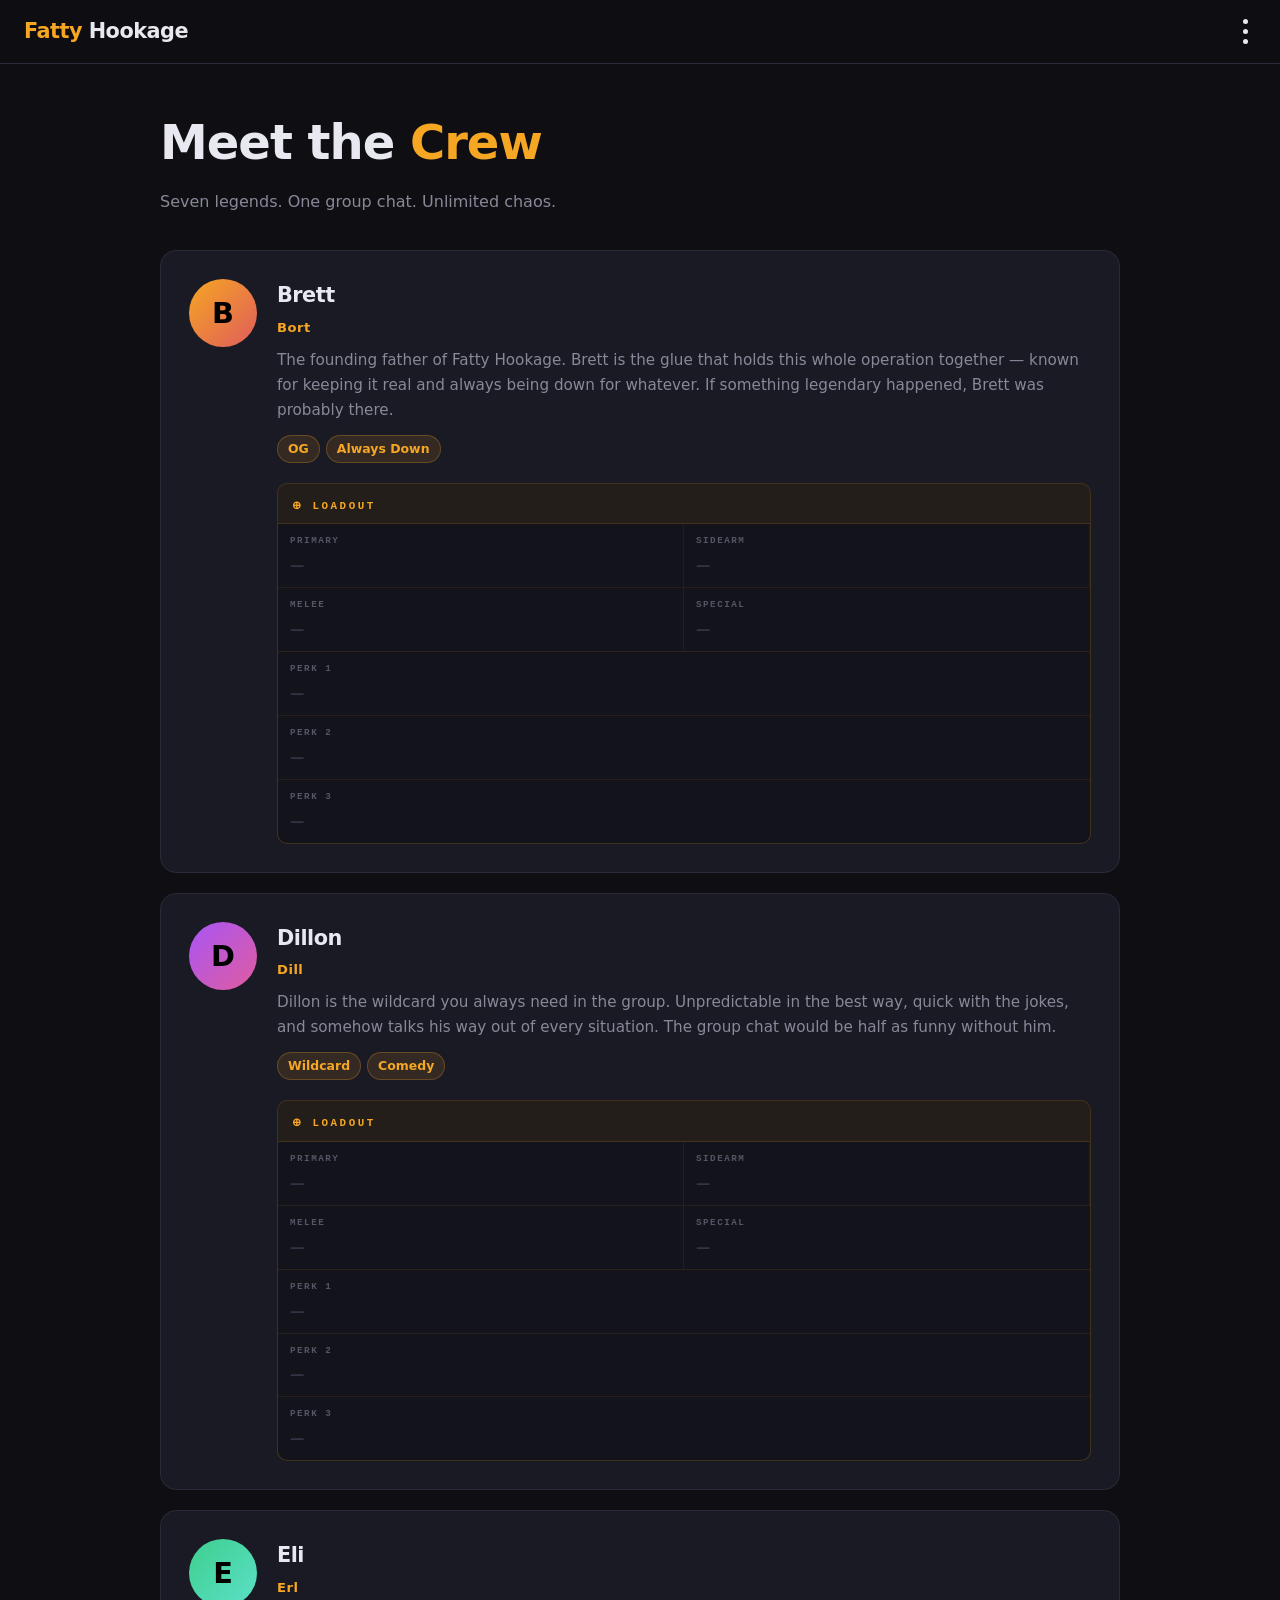
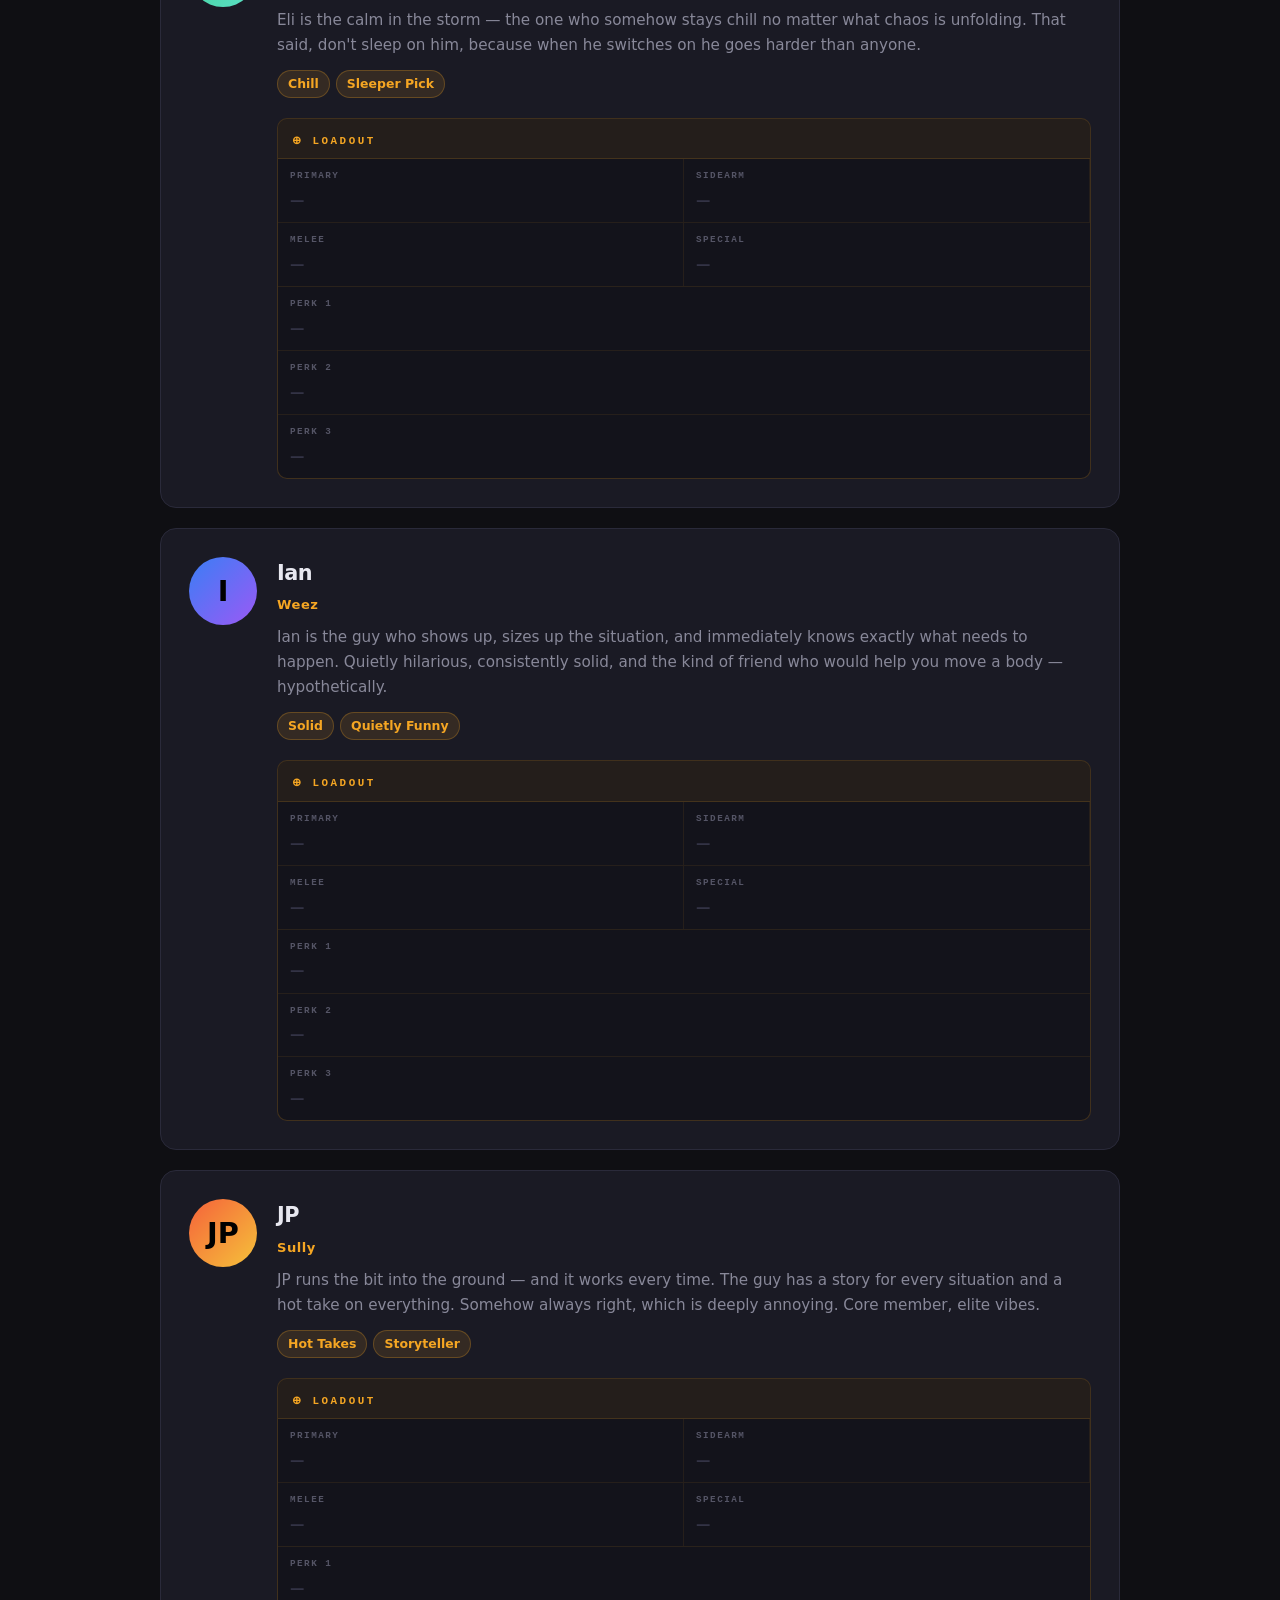
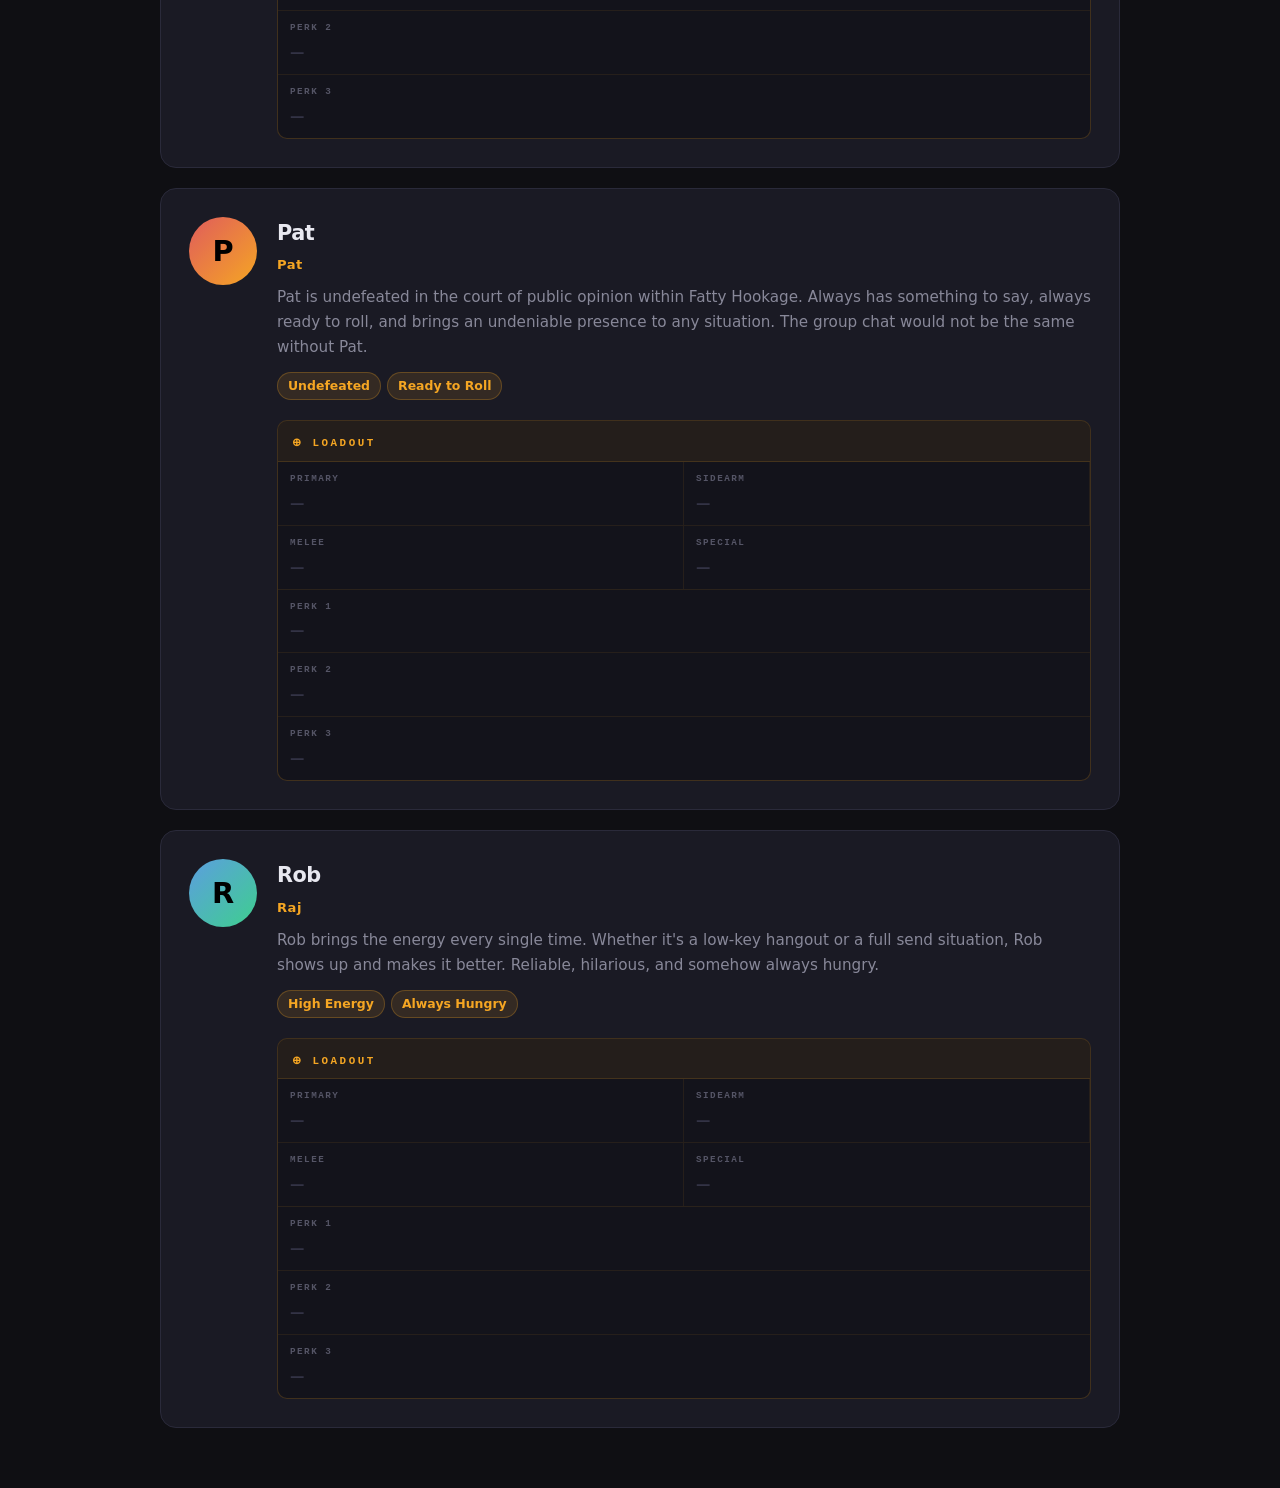
==== commit a2e8533b: "Update crew nicknames on bios page Bort, Dill, Erl, Weez, Sully, Pat, Raj  https://claude.ai/code/se" ====
--- a/bios.html
+++ b/bios.html
@@ -47,7 +47,7 @@
           <div class="bio-avatar" style="background: linear-gradient(135deg, #f5a623, #e05c5c);">B</div>
           <div class="bio-info">
             <h2>Brett</h2>
-            <div class="bio-nickname">bretts24</div>
+            <div class="bio-nickname">Bort</div>
             <p class="bio-text">The founding father of Fatty Hookage. Brett is the glue that holds this whole operation together — known for keeping it real and always being down for whatever. If something legendary happened, Brett was probably there.</p>
             <div class="bio-tags">
               <span class="tag">OG</span>
@@ -98,7 +98,7 @@
           <div class="bio-avatar" style="background: linear-gradient(135deg, #a855f7, #e05c9e);">D</div>
           <div class="bio-info">
             <h2>Dillon</h2>
-            <div class="bio-nickname">Dill Pickle</div>
+            <div class="bio-nickname">Dill</div>
             <p class="bio-text">Dillon is the wildcard you always need in the group. Unpredictable in the best way, quick with the jokes, and somehow talks his way out of every situation. The group chat would be half as funny without him.</p>
             <div class="bio-tags">
               <span class="tag">Wildcard</span>
@@ -149,7 +149,7 @@
           <div class="bio-avatar" style="background: linear-gradient(135deg, #3ecf8e, #5ce0c8);">E</div>
           <div class="bio-info">
             <h2>Eli</h2>
-            <div class="bio-nickname">E-Man</div>
+            <div class="bio-nickname">Erl</div>
             <p class="bio-text">Eli is the calm in the storm — the one who somehow stays chill no matter what chaos is unfolding. That said, don't sleep on him, because when he switches on he goes harder than anyone.</p>
             <div class="bio-tags">
               <span class="tag">Chill</span>
@@ -200,7 +200,7 @@
           <div class="bio-avatar" style="background: linear-gradient(135deg, #3a7ef5, #9b59f5);">I</div>
           <div class="bio-info">
             <h2>Ian</h2>
-            <div class="bio-nickname">Big Ian</div>
+            <div class="bio-nickname">Weez</div>
             <p class="bio-text">Ian is the guy who shows up, sizes up the situation, and immediately knows exactly what needs to happen. Quietly hilarious, consistently solid, and the kind of friend who would help you move a body — hypothetically.</p>
             <div class="bio-tags">
               <span class="tag">Solid</span>
@@ -251,7 +251,7 @@
           <div class="bio-avatar" style="background: linear-gradient(135deg, #f5623a, #f5c23a);">JP</div>
           <div class="bio-info">
             <h2>JP</h2>
-            <div class="bio-nickname">J to the P</div>
+            <div class="bio-nickname">Sully</div>
             <p class="bio-text">JP runs the bit into the ground — and it works every time. The guy has a story for every situation and a hot take on everything. Somehow always right, which is deeply annoying. Core member, elite vibes.</p>
             <div class="bio-tags">
               <span class="tag">Hot Takes</span>
@@ -302,7 +302,7 @@
           <div class="bio-avatar" style="background: linear-gradient(135deg, #e05c5c, #f5a623);">P</div>
           <div class="bio-info">
             <h2>Pat</h2>
-            <div class="bio-nickname">Patty Ice</div>
+            <div class="bio-nickname">Pat</div>
             <p class="bio-text">Pat is undefeated in the court of public opinion within Fatty Hookage. Always has something to say, always ready to roll, and brings an undeniable presence to any situation. The group chat would not be the same without Pat.</p>
             <div class="bio-tags">
               <span class="tag">Undefeated</span>
@@ -353,7 +353,7 @@
           <div class="bio-avatar" style="background: linear-gradient(135deg, #5c9ee0, #3ecf8e);">R</div>
           <div class="bio-info">
             <h2>Rob</h2>
-            <div class="bio-nickname">The Robster</div>
+            <div class="bio-nickname">Raj</div>
             <p class="bio-text">Rob brings the energy every single time. Whether it's a low-key hangout or a full send situation, Rob shows up and makes it better. Reliable, hilarious, and somehow always hungry.</p>
             <div class="bio-tags">
               <span class="tag">High Energy</span>
